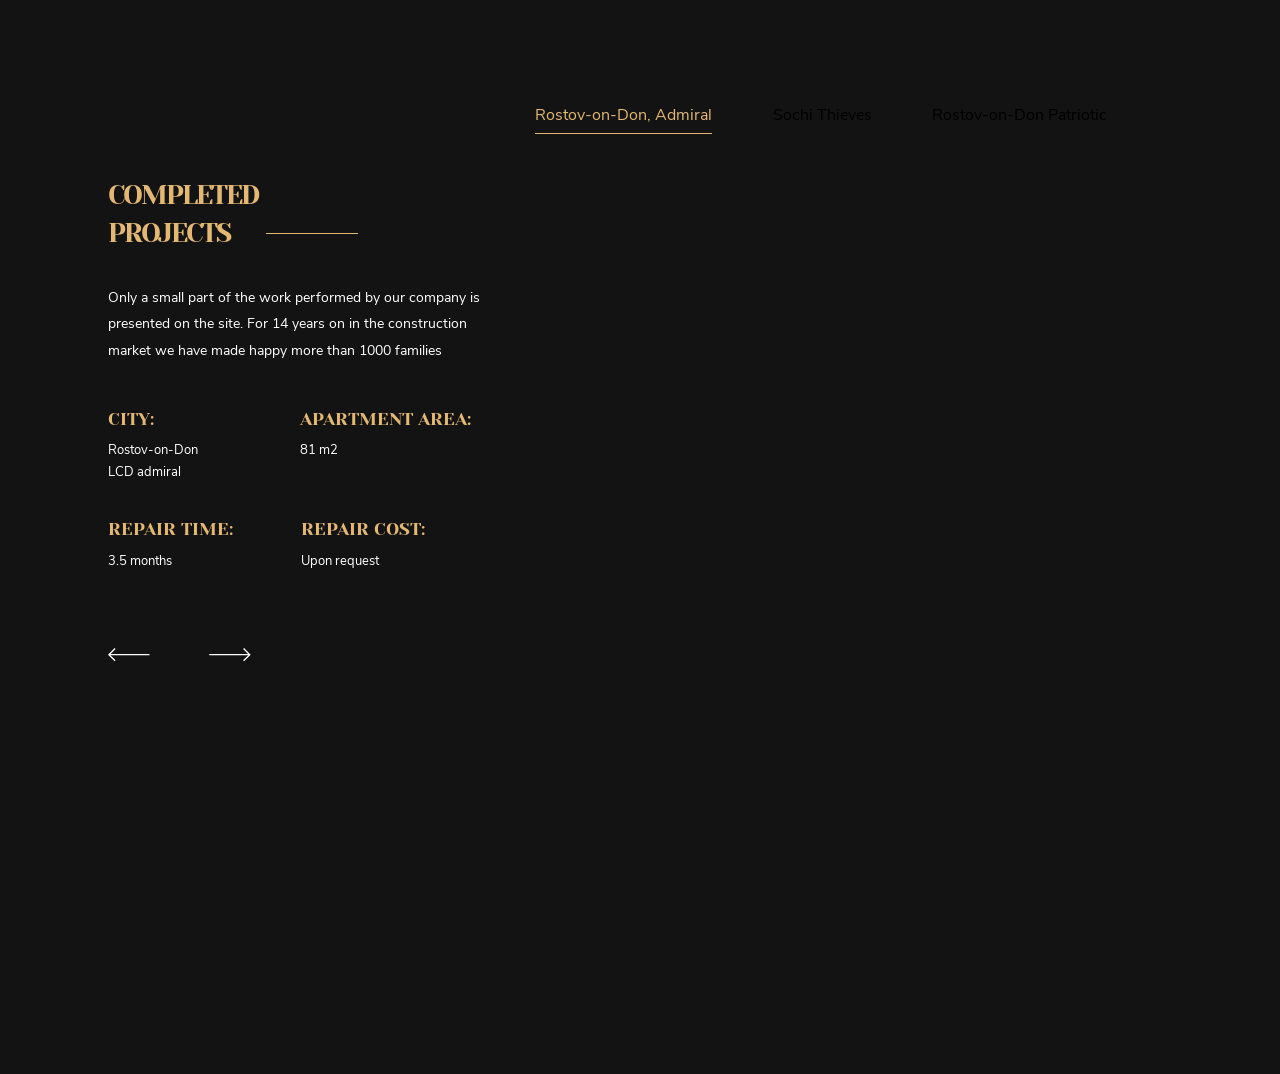
==== index.html @ e9387a4b "50% completed" ====
<!DOCTYPE html>
<html lang="ru">
    <head>
        <meta charset="utf-8">
        <meta name="viewport" content="width=device-width, initial-scale=1.0">
        <link rel="stylesheet" href="css/reset.css">
        <link rel="stylesheet" href="css/style.css">
        <script async src="script/js.js"></script>
        <title>Design-studio</title>
    </head>
        <title></title>
    </head>
    <body>
    <main>
        <!-- <section class="slider">
            <div class="slider__images"></div>
            <div class="slider__arrows">
            <div class="slider__arrow left">&#9668;</div>
            <div class="slider__arrow right">&#9658;</div>
            </div>
            <div class="slider__dots"></div>
        </section>         -->
        <section class="slider">
            <div class="slider__wrap">
                <div class="slider__info">
                    <div class="slider__title">
                        <h2>Completed projects</h2>
                        <div class="slider__title-recangle"></div>
                    </div>
                    <p>Only a small part of the work performed by our company is presented on the site. For 14 years on in the construction <br>market we have made happy more than 1000 families</p>
                    <div class="slider__info-row">
                        <div class="slider__info-column">
                            <h3>City:</h3>
                            <span>Rostov-on-Don LCD admiral</span>   
                        </div>
                        <div class="slider__info-column">
                            <h3>apartment area:</h3>
                            <span>81 m2</span>   
                        </div>
                    </div>
                    <div class="slider__info-row">
                        <div class="slider__info-column">
                            <h3>Repair time:</h3>
                            <span>3.5 months</span>   
                        </div>
                        <div class="slider__info-column">
                            <h3>Repair Cost:</h3>
                            <span>Upon request</span>   
                        </div>
                    </div>
                    <div class="slider__arrows">
                        <button type="button" class="button slider__arrow left">
                            <img src="images/svg/arrow-left.svg" alt="Навигационная стрелка">
                        </button>
                        <div class="slider__dots">

                        </div>
                        <button type="button" class="button slider__arrow right">
                            <img src="images/svg/arrow-right.svg" alt="Навигационная стрелка">
                        </button>
                    </div>
                </div>
                <div class="slider__picture">
                    <ul class="slider__picture-list">
                        <li class="slider__picture-item">
                            <span>Rostov-on-Don, Admiral</span>
                        </li>
                        <li class="slider__picture-item">
                            <span>Sochi Thieves</span>
                        </li>
                        <li class="slider__picture-item">
                            <span>Rostov-on-Don Patriotic</span>
                        </li>
                    </ul>
                    <div class="slider__img"></div>
                </div>
            </div>
        </section>   
    </main>
    </body>
</html>
---- css/style.css ----
/*
* Prefixed by https://autoprefixer.github.io
* PostCSS: v8.4.14,
* Autoprefixer: v10.4.7
* Browsers: last 4 version
*/


@import url("font.css");

* {
    -webkit-box-sizing: border-box;
            box-sizing: border-box;
    padding: 0;
    margin: 0;
    text-decoration: none;
    list-style: none;
    font-family: "NunitoSans-Regular", sans-serif;
    font-style: normal;
    font-weight: 400;
}
html,
body {
    height: 100%;
}

a, button {
    cursor: pointer;
}

.wrapper {
    max-width: 1440px;
    min-height: 100%;
    margin: 0 auto;
    display: -webkit-box;
    display: -ms-flexbox;
    display: flex;
    -webkit-box-orient: vertical;
    -webkit-box-direction: normal;
        -ms-flex-direction: column;
            flex-direction: column;
    overflow: hidden;
    padding: 0px 15px;
}

/*---------------------------------------------------------------Main---------------------------------------------------------------------------*/

.main {
    -webkit-box-flex: 1;
        -ms-flex: 1 1 auto;
            flex: 1 1 auto;
    position: relative;
}

.slider {
    display: -webkit-box;
    display: -ms-flexbox;
    display: flex;
    min-height: 1074px;
    -ms-flex-negative: 0;
        flex-shrink: 0;
    max-width: 100%;
    background-color: #131313;
}

.slider__wrap {
    display: -webkit-box;
    display: -ms-flexbox;
    display: flex;
    -webkit-box-pack: justify;
        -ms-flex-pack: justify;
            justify-content: space-between;
    max-width: 1256px;
    gap: 50px;
    margin: 0 auto;
    padding: 107px 43px 257.21px 42px;
}

.slider__info {
    display: -webkit-box;
    display: -ms-flexbox;
    display: flex;
    -webkit-box-orient: vertical;
    -webkit-box-direction: normal;
        -ms-flex-direction: column;
            flex-direction: column;
    -webkit-box-align: start;
        -ms-flex-align: start;
            align-items: flex-start;
    padding-top: 69.36px;
    gap: 34px;
}

.slider__info-row {
    display: -webkit-box;
    display: -ms-flexbox;
    display: flex;
    gap: 68px;

}

.slider__info-column {
    display: -webkit-box;
    display: -ms-flexbox;
    display: flex;
    -webkit-box-orient: vertical;
    -webkit-box-direction: normal;
        -ms-flex-direction: column;
            flex-direction: column;
    min-width: 124px;
    gap: 9px;
}

.slider__title {
    display: flex;
    gap: 5px;
}

.slider__title h2 {
    -ms-flex-negative: 0;
        flex-shrink: 0;
    color: #E3B873;
    font-family: "YesevaOne-Regular", serif;
    font-size: 27px;
    line-height: 138.6%; /* 37.422px */
    letter-spacing: -1.89px;
    text-transform: uppercase;
    max-width: 5.7em;
}

.slider__title-recangle {
    align-self: flex-end;
    margin-bottom: 17.36px;
    width: 92px;
    height: 1px;
    flex-shrink: 0;
    background: #E3B873;
}

.slider__info p {
    display: inline-block;
    max-width: 442px;
    margin-bottom: 8px;
    -ms-flex-negative: 0;
        flex-shrink: 0;
    color: #FFF;
    font-size: 14px;
    line-height: 190.96%; /* 26.734px */
}

.slider__info-column h3 {
    -ms-flex-negative: 0;
        flex-shrink: 0;
    color: #E3B873;
    font-family: "YesevaOne-Regular", serif;
    font-size: 18px;
    line-height: 138.6%; /* 24.948px */
    text-transform: uppercase;
}

.slider__info span {
    font-size: 13px;
    color: #FFF;
    line-height: 163.68%; /* 21.278px */
    max-width: 92px;
}

.slider__arrows {
    display: flex;
    gap: 29.5px;
    padding-top: 42.64px;
    position: relative;
}

.slider__picture {
    display: -webkit-box;
    display: -ms-flexbox;
    display: flex;
    -webkit-box-orient: vertical;
    -webkit-box-direction: normal;
        -ms-flex-direction: column;
            flex-direction: column;
    gap: 45px;
    width: 70%;
}

.slider__picture-list {
    display: -webkit-box;
    display: -ms-flexbox;
    display: flex;
    gap: 60.5px;
}

.slider__img {
    width: 100%;
    min-height: 482px;
    position: relative;
}

.slider__img .image {
    background-size: cover;
    background-position: center center;
    width: 100%;
    height: 100%;
    position: absolute;
    left: 0;
    top: 0;
    opacity: 0;
}

.slider__img .image.active {
    opacity: 1;
}

.slider__img span {
    color: rgba(255, 255, 255, 0.30);
    font-family: "YesevaOne-Regular", serif;
    font-size: 14px;
    font-style: normal;
    font-weight: 400;
    line-height: 138.6%; /* 19.404px */
    text-transform: uppercase;
}

.slider__picture-item:first-child span {
    color: #E3B873;
    border-bottom: 1px solid #E3B873;
    padding-bottom: 6.68px;
}

.button {
    cursor: pointer;
    background-color: transparent;
    border: none;
}

.slider__arrow:hover {
    opacity: 0.5;
}

.slider__dots {
    display: flex;
    gap: 17px;
}

.slider__dots-item {
    width: 10px;
    height: 10px;
    background: #FFFFFF4D;
    border-radius: 50%;
    cursor: pointer;
    transition: background 1s ease;
}

.slider__dots-item:hover, .slider__dots-item.active {
    background: #FFF;
}
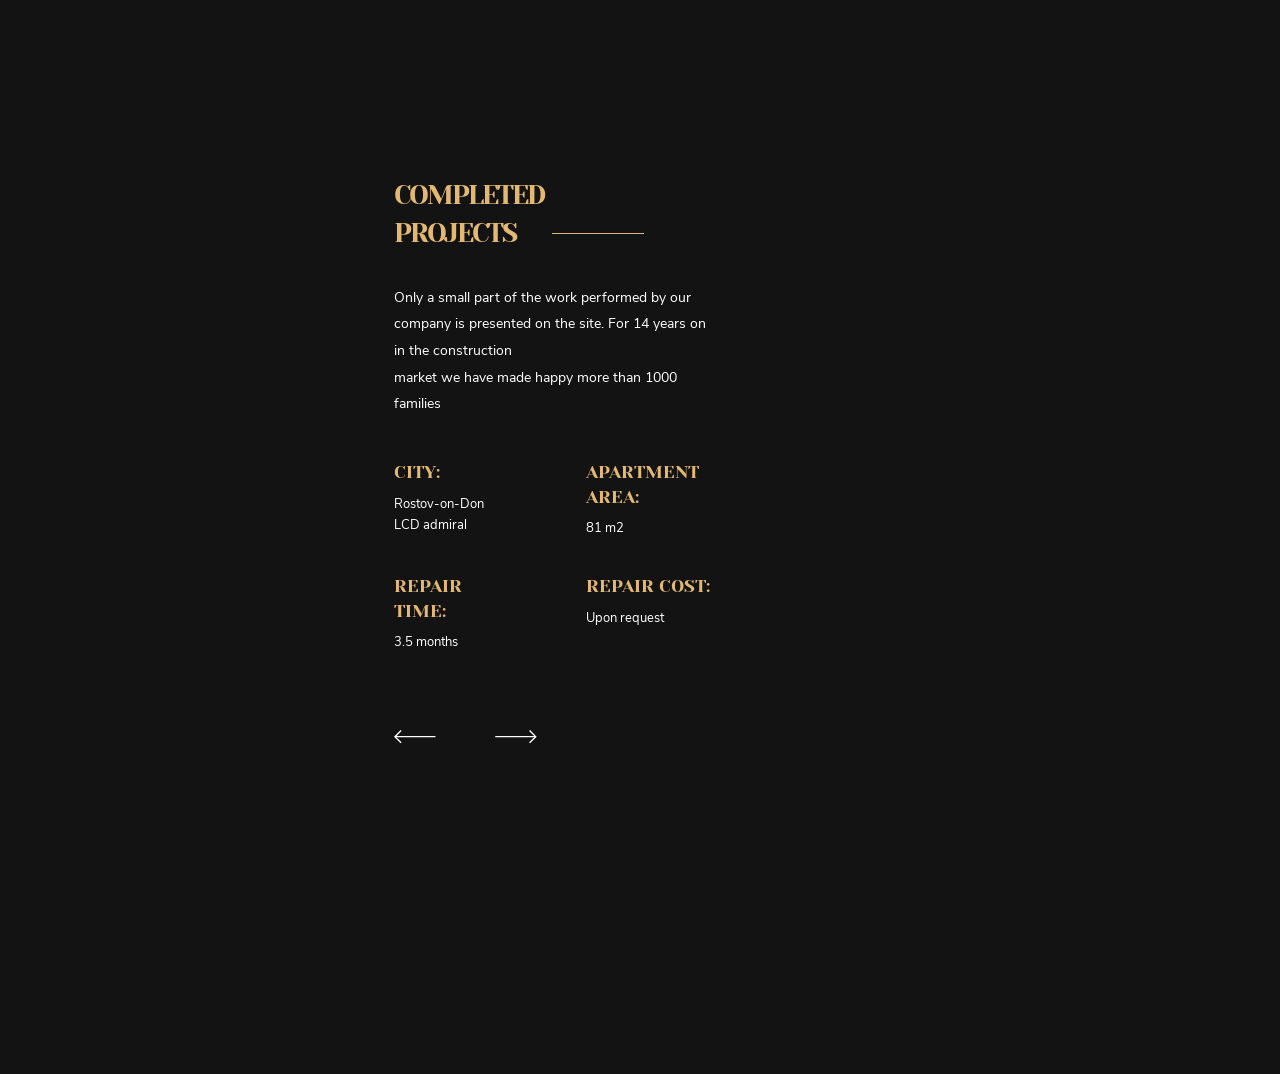
==== commit fede6dad: "finish" ====
--- a/index.html
+++ b/index.html
@@ -8,18 +8,8 @@
         <script async src="script/js.js"></script>
         <title>Design-studio</title>
     </head>
-        <title></title>
-    </head>
     <body>
     <main>
-        <!-- <section class="slider">
-            <div class="slider__images"></div>
-            <div class="slider__arrows">
-            <div class="slider__arrow left">&#9668;</div>
-            <div class="slider__arrow right">&#9658;</div>
-            </div>
-            <div class="slider__dots"></div>
-        </section>         -->
         <section class="slider">
             <div class="slider__wrap">
                 <div class="slider__info">
@@ -31,17 +21,17 @@
                     <div class="slider__info-row">
                         <div class="slider__info-column">
                             <h3>City:</h3>
-                            <span>Rostov-on-Don LCD admiral</span>   
+                            <span class="column-city">Rostov-on-Don LCD admiral</span>   
                         </div>
                         <div class="slider__info-column">
                             <h3>apartment area:</h3>
-                            <span>81 m2</span>   
+                            <span class="column-area">81 m2</span>   
                         </div>
                     </div>
                     <div class="slider__info-row">
                         <div class="slider__info-column">
                             <h3>Repair time:</h3>
-                            <span>3.5 months</span>   
+                            <span class="column-time">3.5 months</span>   
                         </div>
                         <div class="slider__info-column">
                             <h3>Repair Cost:</h3>
@@ -53,7 +43,6 @@
                             <img src="images/svg/arrow-left.svg" alt="Навигационная стрелка">
                         </button>
                         <div class="slider__dots">
-
                         </div>
                         <button type="button" class="button slider__arrow right">
                             <img src="images/svg/arrow-right.svg" alt="Навигационная стрелка">
@@ -62,7 +51,7 @@
                 </div>
                 <div class="slider__picture">
                     <ul class="slider__picture-list">
-                        <li class="slider__picture-item">
+                        <!-- <li class="slider__picture-item">
                             <span>Rostov-on-Don, Admiral</span>
                         </li>
                         <li class="slider__picture-item">
@@ -70,7 +59,7 @@
                         </li>
                         <li class="slider__picture-item">
                             <span>Rostov-on-Don Patriotic</span>
-                        </li>
+                        </li> -->
                     </ul>
                     <div class="slider__img"></div>
                 </div>
--- a/css/style.css
+++ b/css/style.css
@@ -165,6 +165,10 @@
     max-width: 92px;
 }
 
+span.column-city {
+    min-height: 42.38px;
+}
+
 .slider__arrows {
     display: flex;
     gap: 29.5px;
@@ -222,7 +226,22 @@
     text-transform: uppercase;
 }
 
-.slider__picture-item:first-child span {
+.slider__picture-text {
+    color: rgba(255, 255, 255, 0.30);
+    font-family: "YesevaOne-Regular", serif;
+    font-size: 14px;
+    font-style: normal;
+    font-weight: 400;
+    line-height: 138.6%;
+    text-transform: uppercase;
+}
+
+.slider__picture-item {
+    cursor: pointer;
+    transition: background 1s ease;
+}
+
+.slider__picture-item.active span {
     color: #E3B873;
     border-bottom: 1px solid #E3B873;
     padding-bottom: 6.68px;
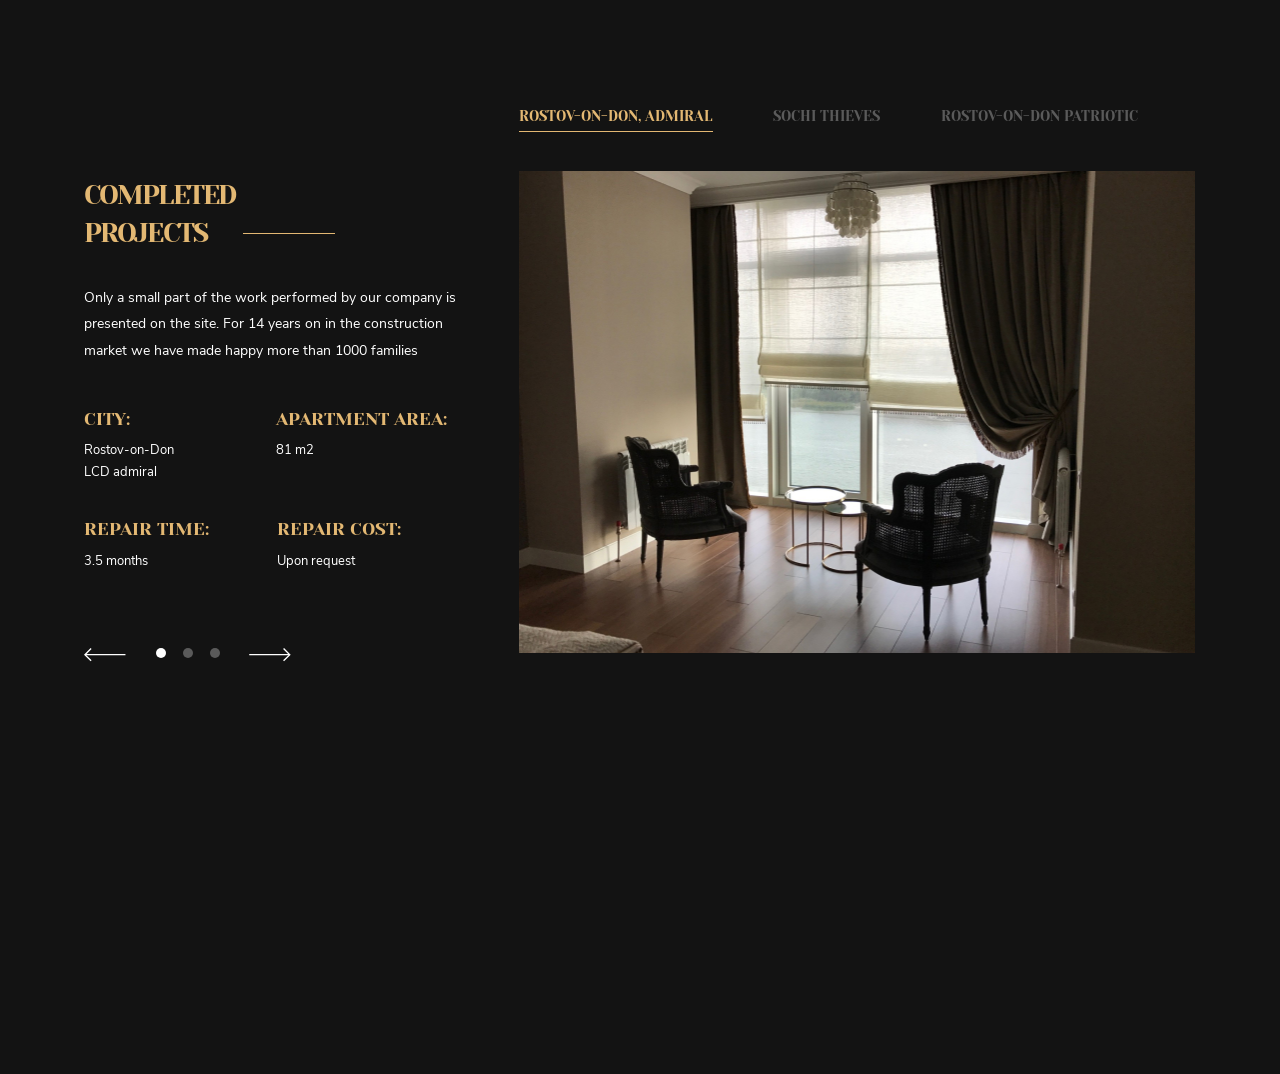
==== commit 297f1997: "finish" ====
--- a/index.html
+++ b/index.html
@@ -5,7 +5,7 @@
         <meta name="viewport" content="width=device-width, initial-scale=1.0">
         <link rel="stylesheet" href="css/reset.css">
         <link rel="stylesheet" href="css/style.css">
-        <script async src="script/js.js"></script>
+        <script src="script/script.js"></script>
         <title>Design-studio</title>
     </head>
     <body>
